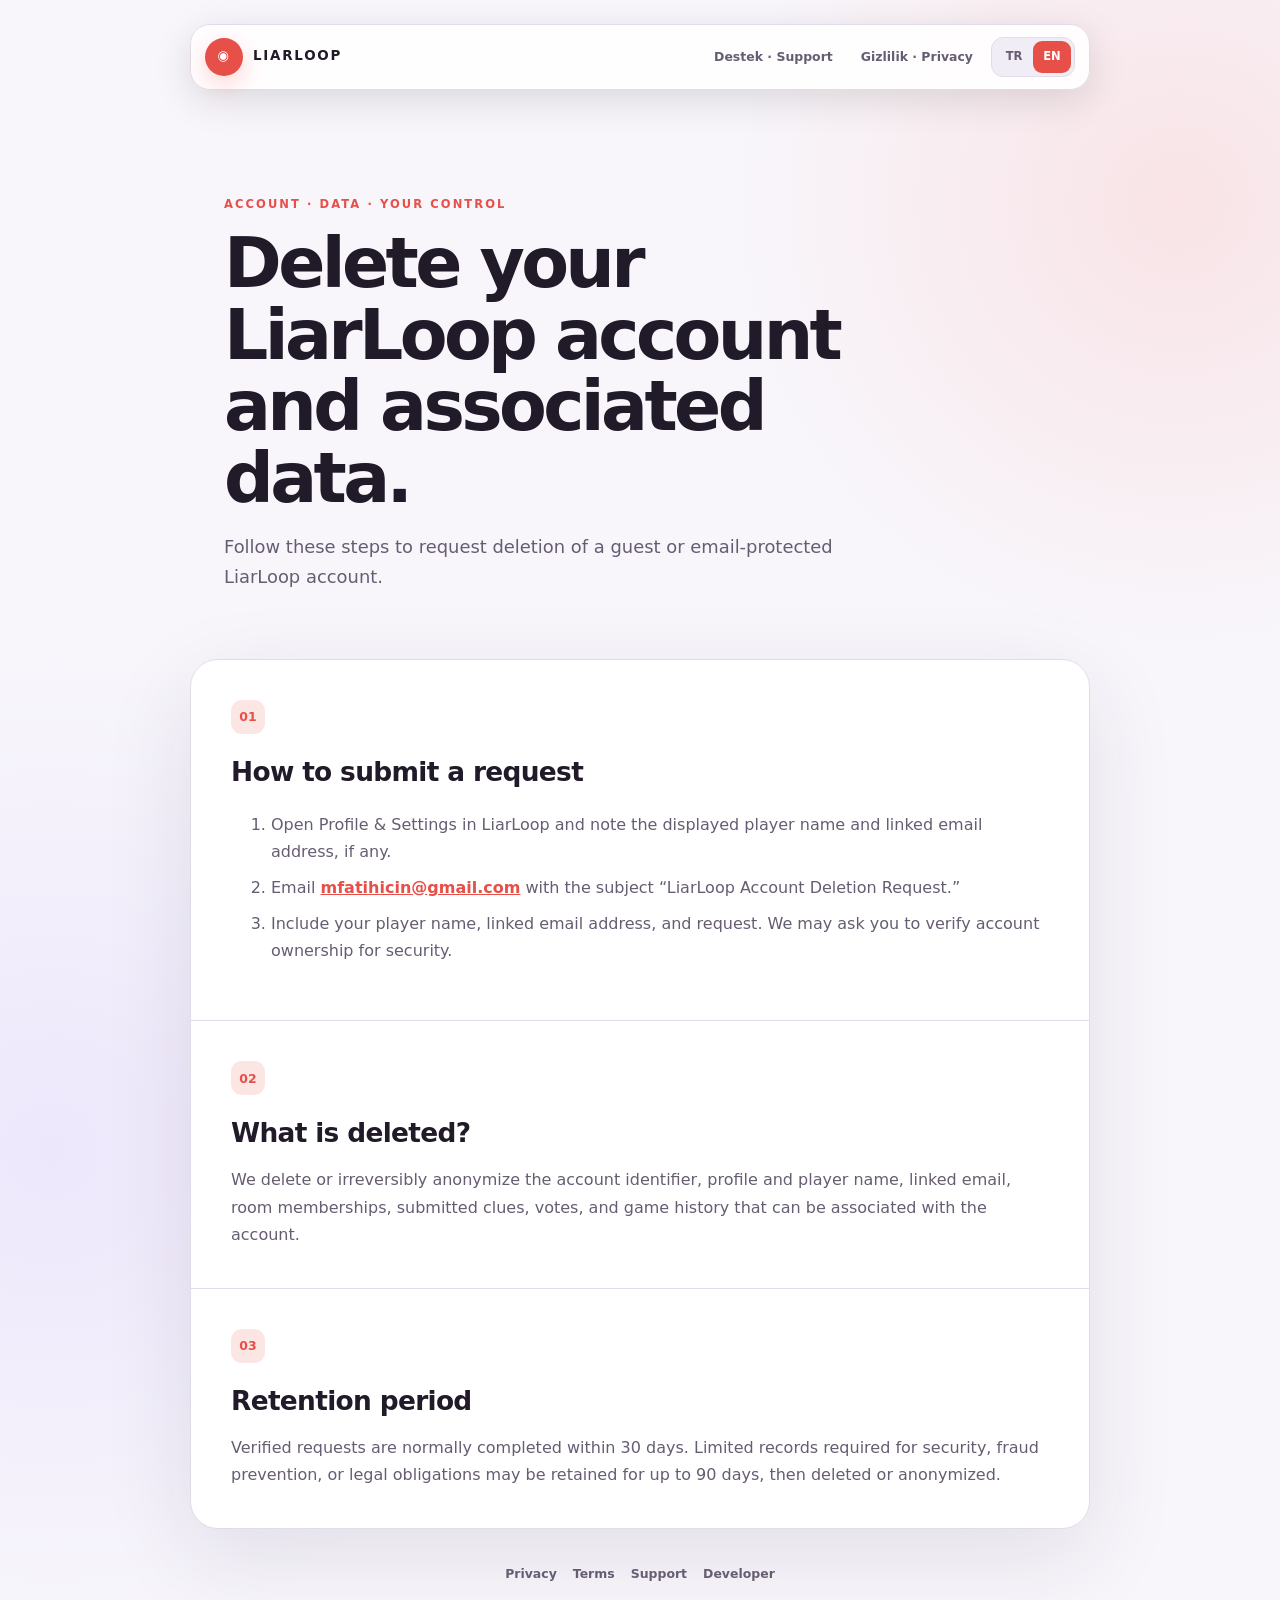
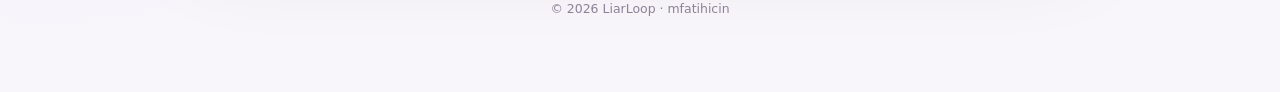
==== account-deletion.html @ c801b1f0 "Add files via upload" ====
<!DOCTYPE html>
<html lang="en">
  <head>
    <meta charset="utf-8" />
    <meta name="viewport" content="width=device-width, initial-scale=1" />
    <meta
      name="description"
      content="Request deletion of your LiarLoop account and associated data."
    />
    <meta name="theme-color" content="#0C0912" />
    <title>LiarLoop — Account Deletion</title>
    <link rel="stylesheet" href="styles.css" />
    <script src="site.js" defer></script>
  </head>
  <body
    data-language="en"
    data-title-tr="LiarLoop — Hesap Silme"
    data-title-en="LiarLoop — Account Deletion"
  >
    <main class="shell">
      <header class="topbar">
        <a class="brand" href="index.html" aria-label="LiarLoop">
          <span class="mark" aria-hidden="true">◉</span>
          LIARLOOP
        </a>
        <div class="top-actions">
          <a class="nav-link" href="support.html">Destek · Support</a>
          <a class="nav-link" href="index.html">Gizlilik · Privacy</a>
          <div class="language-switcher" aria-label="Language">
            <button class="language-button" data-language-button="tr">TR</button>
            <button class="language-button" data-language-button="en">EN</button>
          </div>
        </div>
      </header>

      <div data-language-content="tr">
        <section class="hero">
          <p class="eyebrow">HESAP · VERİLER · KONTROL SENDE</p>
          <h1>LiarLoop hesabını ve ilişkili verilerini sil.</h1>
          <p class="hero-copy">
            Misafir veya e-posta ile korunmuş LiarLoop hesabının silinmesini
            aşağıdaki adımlarla talep edebilirsin.
          </p>
        </section>
        <article class="content-card">
          <section class="section">
            <span class="section-number">01</span>
            <h2>Talep nasıl gönderilir?</h2>
            <ol>
              <li>
                LiarLoop uygulamasında Profil ve Ayarlar ekranını açıp görünen
                oyuncu adını ve varsa hesap e-posta adresini not et.
              </li>
              <li>
                <a
                  href="mailto:mfatihicin@gmail.com?subject=LiarLoop%20Hesap%20Silme%20Talebi"
                  >mfatihicin@gmail.com</a
                >
                adresine “LiarLoop Hesap Silme Talebi” konusuyla e-posta gönder.
              </li>
              <li>
                Mesajında oyuncu adını, bağlı e-posta adresini ve talebini
                belirt. Güvenlik için hesap sahipliğini doğrulamanı isteyebiliriz.
              </li>
            </ol>
          </section>
          <section class="section">
            <span class="section-number">02</span>
            <h2>Neler silinir?</h2>
            <p>
              Hesap kimliği, profil ve oyuncu adı, bağlı e-posta, oda üyelikleri,
              gönderilen ipuçları, oylar ve hesabınla ilişkilendirilebilen oyun
              geçmişi silinir veya geri döndürülemez biçimde anonimleştirilir.
            </p>
          </section>
          <section class="section">
            <span class="section-number">03</span>
            <h2>Saklama süresi</h2>
            <p>
              Doğrulanmış talepler normalde 30 gün içinde tamamlanır. Güvenlik,
              dolandırıcılık önleme veya yasal yükümlülükler için tutulması
              gereken sınırlı kayıtlar en fazla 90 gün saklanabilir; ardından
              silinir veya anonimleştirilir.
            </p>
          </section>
        </article>
      </div>

      <div data-language-content="en">
        <section class="hero">
          <p class="eyebrow">ACCOUNT · DATA · YOUR CONTROL</p>
          <h1>Delete your LiarLoop account and associated data.</h1>
          <p class="hero-copy">
            Follow these steps to request deletion of a guest or email-protected
            LiarLoop account.
          </p>
        </section>
        <article class="content-card">
          <section class="section">
            <span class="section-number">01</span>
            <h2>How to submit a request</h2>
            <ol>
              <li>
                Open Profile &amp; Settings in LiarLoop and note the displayed
                player name and linked email address, if any.
              </li>
              <li>
                Email
                <a
                  href="mailto:mfatihicin@gmail.com?subject=LiarLoop%20Account%20Deletion%20Request"
                  >mfatihicin@gmail.com</a
                >
                with the subject “LiarLoop Account Deletion Request.”
              </li>
              <li>
                Include your player name, linked email address, and request.
                We may ask you to verify account ownership for security.
              </li>
            </ol>
          </section>
          <section class="section">
            <span class="section-number">02</span>
            <h2>What is deleted?</h2>
            <p>
              We delete or irreversibly anonymize the account identifier,
              profile and player name, linked email, room memberships, submitted
              clues, votes, and game history that can be associated with the
              account.
            </p>
          </section>
          <section class="section">
            <span class="section-number">03</span>
            <h2>Retention period</h2>
            <p>
              Verified requests are normally completed within 30 days. Limited
              records required for security, fraud prevention, or legal
              obligations may be retained for up to 90 days, then deleted or
              anonymized.
            </p>
          </section>
        </article>
      </div>

      <footer class="footer">
        <div class="footer-links">
          <a href="index.html">Privacy</a>
          <a href="termsofuse.html">Terms</a>
          <a href="support.html">Support</a>
          <a href="https://mfatihicin.github.io">Developer</a>
        </div>
        © <span data-year></span> LiarLoop · mfatihicin
      </footer>
    </main>
  </body>
</html>
---- styles.css ----
:root {
  color-scheme: dark;
  --background: #0c0912;
  --surface: #191421;
  --surface-elevated: #211a2c;
  --surface-pressed: #2a2136;
  --text: #f8f5fb;
  --muted: #a79db4;
  --subtle: #766d81;
  --coral: #ff665c;
  --coral-soft: #3b2025;
  --purple: #9a7bff;
  --purple-soft: #251e42;
  --mint: #62d9b2;
  --mint-soft: #17352f;
  --yellow: #ffc85a;
  --border: #30273c;
  --border-strong: #453752;
  --shadow: 0 28px 90px rgba(0, 0, 0, 0.38);
}

@media (prefers-color-scheme: light) {
  :root {
    color-scheme: light;
    --background: #f8f6fb;
    --surface: #ffffff;
    --surface-elevated: #f1edf6;
    --surface-pressed: #e9e3f0;
    --text: #211a29;
    --muted: #675d72;
    --subtle: #8c8297;
    --coral: #e74f49;
    --coral-soft: #fce6e4;
    --purple: #7555d9;
    --purple-soft: #ece7fb;
    --mint: #168a68;
    --mint-soft: #dff5ed;
    --yellow: #a86a00;
    --border: #e2dce8;
    --border-strong: #cec4d8;
    --shadow: 0 28px 90px rgba(40, 25, 55, 0.1);
  }
}

* {
  box-sizing: border-box;
}

html {
  scroll-behavior: smooth;
  -webkit-text-size-adjust: 100%;
}

body {
  min-height: 100vh;
  margin: 0;
  background: radial-gradient(
      circle at 92% 12%,
      rgba(255, 102, 92, 0.13),
      transparent 28rem
    ),
    radial-gradient(
      circle at 4% 68%,
      rgba(154, 123, 255, 0.12),
      transparent 31rem
    ),
    var(--background);
  color: var(--text);
  font-family: Inter, ui-sans-serif, system-ui, -apple-system,
    BlinkMacSystemFont, 'Segoe UI', sans-serif;
  line-height: 1.7;
}

a {
  color: inherit;
}

.join-shell {
  display: grid;
  min-height: 100vh;
  place-items: center;
  padding: 24px;
}

.join-card {
  width: min(520px, 100%);
  padding: clamp(28px, 7vw, 48px);
  border: 1px solid var(--border);
  border-radius: 30px;
  background: var(--surface);
  box-shadow: var(--shadow);
  text-align: center;
}

.join-mark {
  display: inline-grid;
  width: 68px;
  height: 68px;
  margin-bottom: 24px;
  place-items: center;
  border-radius: 50%;
  background: var(--coral);
  color: #fff;
  font-size: 1.8rem;
  box-shadow: 0 12px 34px rgba(255, 102, 92, 0.28);
}

.join-code {
  margin: 24px 0;
  color: var(--coral);
  font-size: clamp(2rem, 10vw, 3.25rem);
  font-weight: 900;
  letter-spacing: 0.14em;
}

.join-actions {
  display: grid;
  gap: 12px;
}

.join-button {
  display: block;
  padding: 14px 18px;
  border: 1px solid var(--border);
  border-radius: 14px;
  background: var(--surface-elevated);
  font-weight: 800;
  text-decoration: none;
}

.join-button-primary {
  border-color: var(--coral);
  background: var(--coral);
  color: #fff;
}

.join-help {
  margin-top: 22px;
  color: var(--muted);
  font-size: 0.85rem;
}

.is-hidden {
  display: none;
}

.shell {
  width: min(900px, calc(100% - 32px));
  margin: 0 auto;
  padding: 24px 0 72px;
}

.topbar {
  position: sticky;
  top: 14px;
  z-index: 10;
  display: flex;
  align-items: center;
  justify-content: space-between;
  gap: 16px;
  padding: 12px 14px;
  border: 1px solid var(--border);
  border-radius: 20px;
  background: color-mix(in srgb, var(--surface) 88%, transparent);
  box-shadow: 0 10px 38px rgba(0, 0, 0, 0.12);
  backdrop-filter: blur(18px);
}

.brand {
  display: inline-flex;
  align-items: center;
  gap: 10px;
  color: var(--text);
  font-size: 0.84rem;
  font-weight: 900;
  letter-spacing: 0.13em;
  text-decoration: none;
}

.mark {
  display: inline-grid;
  width: 38px;
  height: 38px;
  place-items: center;
  border-radius: 50%;
  background: var(--coral);
  color: white;
  box-shadow: 0 8px 24px rgba(255, 102, 92, 0.28);
}

.top-actions {
  display: flex;
  align-items: center;
  gap: 8px;
}

.nav-link {
  padding: 8px 10px;
  border-radius: 11px;
  color: var(--muted);
  font-size: 0.78rem;
  font-weight: 700;
  text-decoration: none;
}

.nav-link:hover,
.nav-link:focus-visible {
  background: var(--surface-elevated);
  color: var(--text);
}

.language-switcher {
  display: flex;
  padding: 3px;
  border: 1px solid var(--border);
  border-radius: 12px;
  background: var(--surface-elevated);
}

.language-button {
  min-width: 38px;
  border: 0;
  border-radius: 9px;
  padding: 6px 8px;
  background: transparent;
  color: var(--muted);
  cursor: pointer;
  font: inherit;
  font-size: 0.72rem;
  font-weight: 800;
}

.language-button.is-selected {
  background: var(--coral);
  color: white;
}

.hero {
  padding: clamp(58px, 10vw, 105px) clamp(4px, 4vw, 34px) 48px;
}

.eyebrow {
  margin: 0 0 13px;
  color: var(--coral);
  font-size: 0.72rem;
  font-weight: 900;
  letter-spacing: 0.18em;
  text-transform: uppercase;
}

h1,
h2,
h3,
p {
  margin-top: 0;
}

h1 {
  max-width: 700px;
  margin-bottom: 18px;
  font-size: clamp(2.25rem, 7vw, 4.35rem);
  line-height: 1.03;
  letter-spacing: -0.052em;
}

.hero-copy {
  max-width: 680px;
  color: var(--muted);
  font-size: clamp(1rem, 2vw, 1.12rem);
}

.updated {
  display: inline-flex;
  align-items: center;
  gap: 8px;
  margin-top: 18px;
  padding: 8px 12px;
  border: 1px solid var(--border);
  border-radius: 999px;
  background: var(--surface);
  color: var(--subtle);
  font-size: 0.78rem;
  font-weight: 700;
}

.notice {
  display: flex;
  gap: 14px;
  padding: 20px;
  margin-bottom: 18px;
  border: 1px solid rgba(98, 217, 178, 0.34);
  border-radius: 22px;
  background: var(--mint-soft);
}

.notice-icon {
  font-size: 1.35rem;
}

.notice strong {
  display: block;
  margin-bottom: 3px;
  color: var(--mint);
}

.notice p {
  margin: 0;
  color: var(--muted);
  font-size: 0.92rem;
}

.content-card {
  overflow: hidden;
  border: 1px solid var(--border);
  border-radius: 28px;
  background: var(--surface);
  box-shadow: var(--shadow);
}

.section {
  padding: clamp(24px, 5vw, 40px);
  border-bottom: 1px solid var(--border);
}

.section:last-child {
  border-bottom: 0;
}

.section-number {
  display: grid;
  width: 34px;
  height: 34px;
  place-items: center;
  margin-bottom: 16px;
  border-radius: 11px;
  background: var(--coral-soft);
  color: var(--coral);
  font-size: 0.78rem;
  font-weight: 900;
}

h2 {
  margin-bottom: 10px;
  font-size: clamp(1.25rem, 3vw, 1.65rem);
  letter-spacing: -0.025em;
}

h3 {
  margin-bottom: 5px;
  font-size: 1rem;
}

.section p,
.section li {
  color: var(--muted);
}

.section p:last-child {
  margin-bottom: 0;
}

.section ul {
  margin: 14px 0 0;
  padding-left: 20px;
}

.section li {
  margin-bottom: 9px;
}

.section a {
  color: var(--coral);
  font-weight: 700;
}

.link-grid,
.faq-grid {
  display: grid;
  grid-template-columns: repeat(2, minmax(0, 1fr));
  gap: 14px;
}

.action-card,
.faq-card {
  display: block;
  padding: 22px;
  border: 1px solid var(--border);
  border-radius: 20px;
  background: var(--surface);
  color: var(--text);
  text-decoration: none;
  transition: transform 160ms ease, border-color 160ms ease,
    background 160ms ease;
}

.action-card:hover,
.action-card:focus-visible,
.faq-card:hover,
.faq-card:focus-visible {
  transform: translateY(-2px);
  border-color: var(--border-strong);
  background: var(--surface-elevated);
}

.action-icon {
  display: grid;
  width: 44px;
  height: 44px;
  place-items: center;
  margin-bottom: 16px;
  border-radius: 14px;
  background: var(--coral-soft);
  font-size: 1.25rem;
}

.action-card p,
.faq-card p {
  margin: 5px 0 0;
  color: var(--muted);
  font-size: 0.88rem;
}

.faq-card {
  cursor: default;
}

.footer {
  padding: 34px 4px 0;
  color: var(--subtle);
  font-size: 0.78rem;
  text-align: center;
}

.footer-links {
  display: flex;
  flex-wrap: wrap;
  justify-content: center;
  gap: 16px;
  margin-bottom: 14px;
}

.footer a {
  color: var(--muted);
  font-weight: 700;
  text-decoration: none;
}

[data-language-content] {
  display: none;
}

body[data-language='tr'] [data-language-content='tr'],
body[data-language='en'] [data-language-content='en'] {
  display: block;
}

@media (max-width: 680px) {
  .shell {
    width: min(100% - 22px, 900px);
    padding-top: 11px;
  }

  .topbar {
    top: 8px;
    padding: 9px 10px;
    border-radius: 17px;
  }

  .brand {
    font-size: 0.72rem;
  }

  .mark {
    width: 34px;
    height: 34px;
  }

  .nav-link {
    display: none;
  }

  .hero {
    padding: 54px 5px 34px;
  }

  .content-card {
    border-radius: 22px;
  }

  .link-grid,
  .faq-grid {
    grid-template-columns: 1fr;
  }
}

@media (prefers-reduced-motion: reduce) {
  *,
  *::before,
  *::after {
    scroll-behavior: auto !important;
    transition: none !important;
  }
}
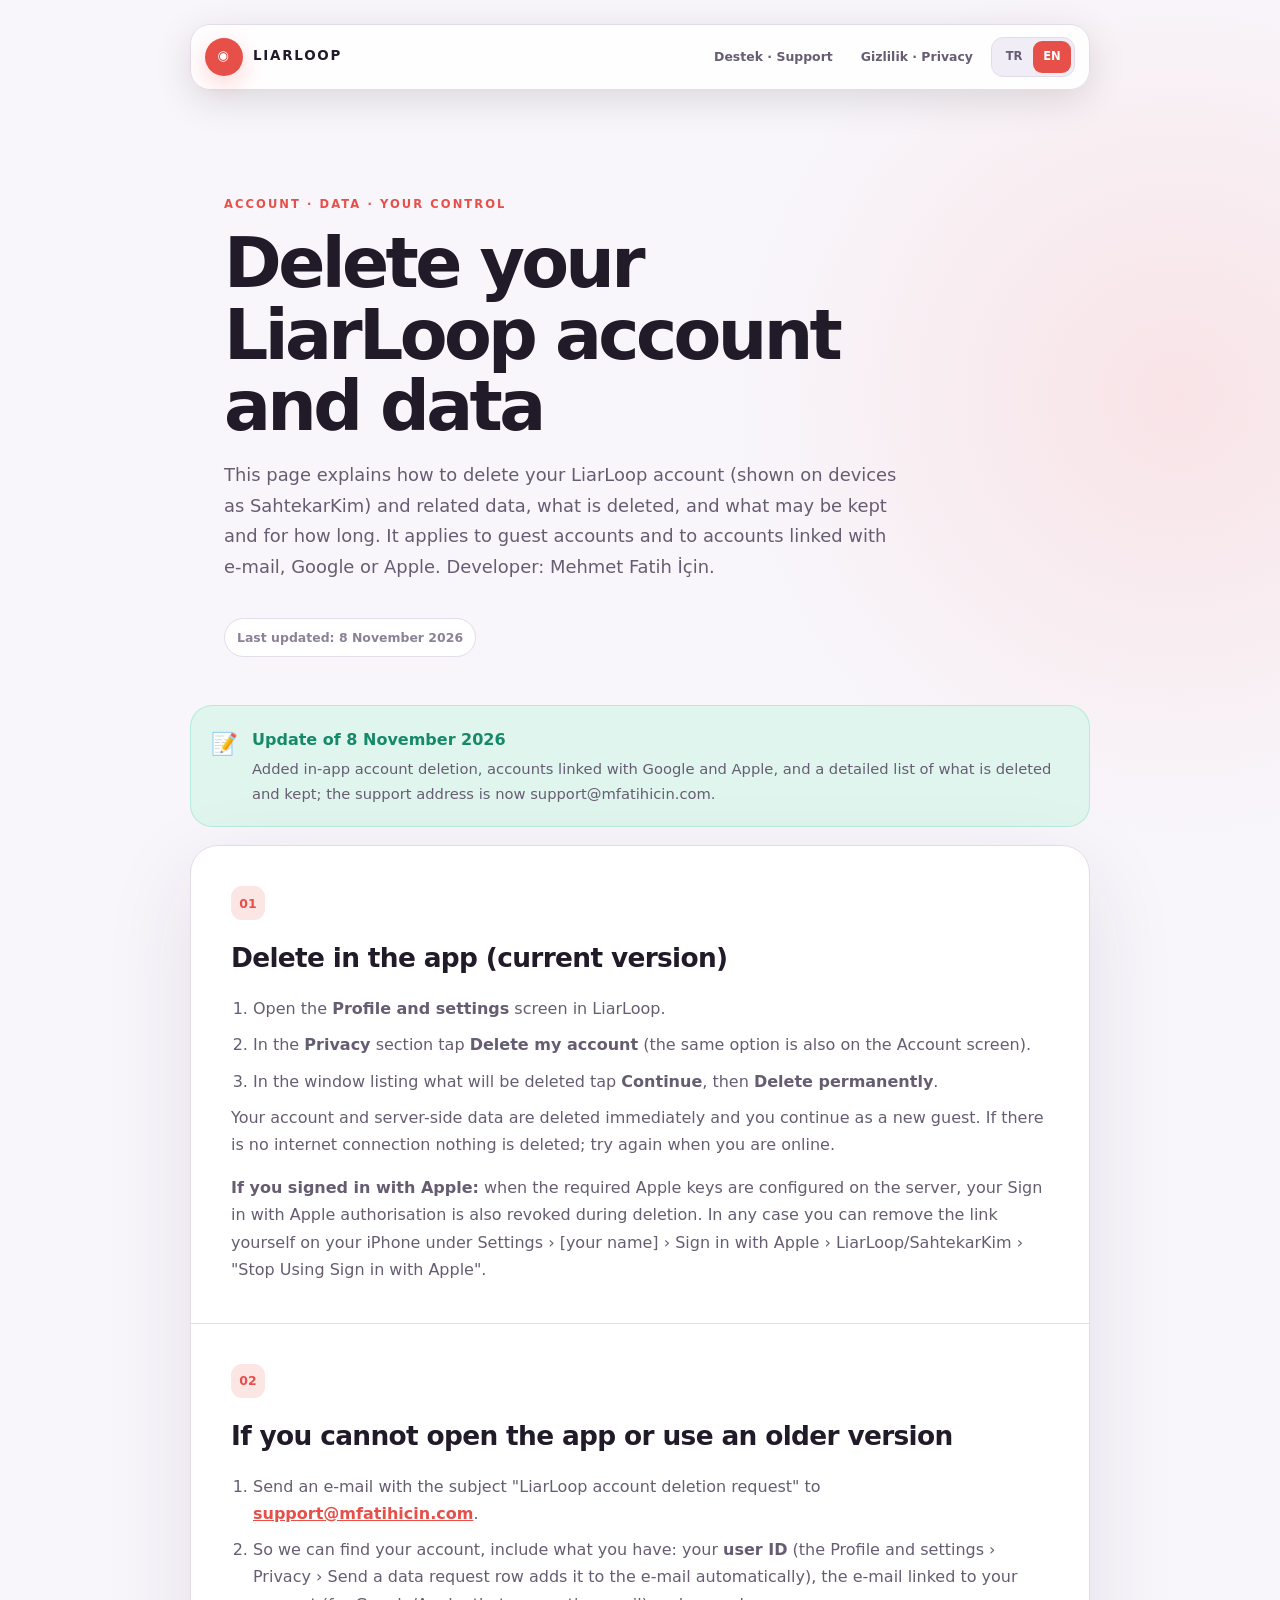
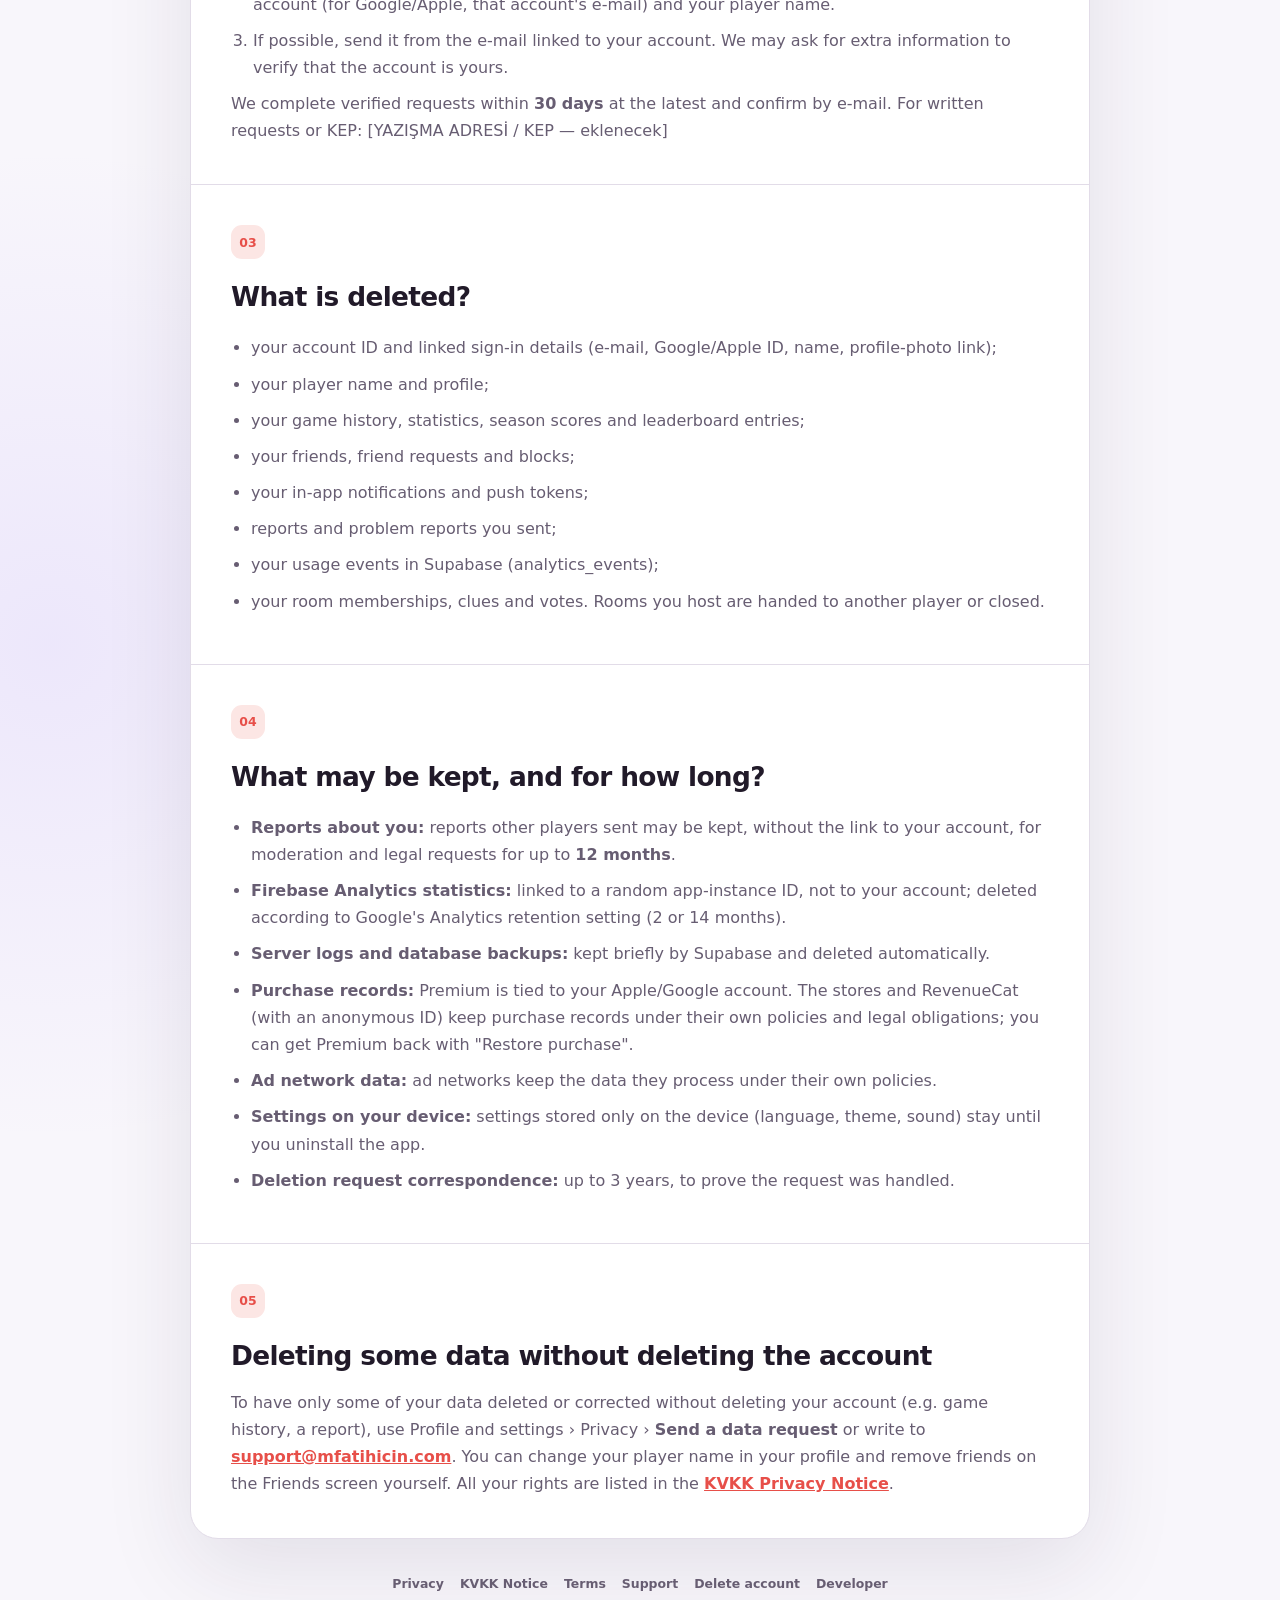
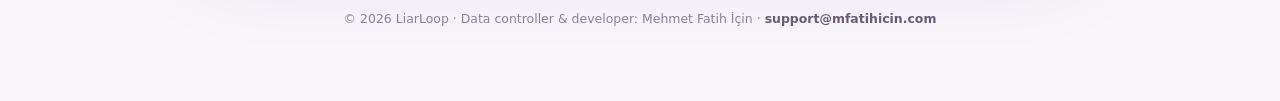
==== commit 9da3cb53: "Legal texts 8 Nov 2026: KVKK notice, privacy, terms, deletion (TR/EN) - index.html: full privacy pol" ====
--- a/account-deletion.html
+++ b/account-deletion.html
@@ -5,7 +5,7 @@
     <meta name="viewport" content="width=device-width, initial-scale=1" />
     <meta
       name="description"
-      content="Request deletion of your LiarLoop account and associated data."
+      content="LiarLoop hesabını ve verilerini silme / delete your LiarLoop account and data."
     />
     <meta name="theme-color" content="#0C0912" />
     <title>LiarLoop — Account Deletion</title>
@@ -27,8 +27,12 @@
           <a class="nav-link" href="support.html">Destek · Support</a>
           <a class="nav-link" href="index.html">Gizlilik · Privacy</a>
           <div class="language-switcher" aria-label="Language">
-            <button class="language-button" data-language-button="tr">TR</button>
-            <button class="language-button" data-language-button="en">EN</button>
+            <button class="language-button" data-language-button="tr">
+              TR
+            </button>
+            <button class="language-button" data-language-button="en">
+              EN
+            </button>
           </div>
         </div>
       </header>
@@ -36,52 +40,74 @@
       <div data-language-content="tr">
         <section class="hero">
           <p class="eyebrow">HESAP · VERİLER · KONTROL SENDE</p>
-          <h1>LiarLoop hesabını ve ilişkili verilerini sil.</h1>
+          <h1>LiarLoop hesabını ve verilerini sil</h1>
           <p class="hero-copy">
-            Misafir veya e-posta ile korunmuş LiarLoop hesabının silinmesini
-            aşağıdaki adımlarla talep edebilirsin.
+            Bu sayfa, LiarLoop (cihazdaki adı: SahtekarKim) hesabını ve ilişkili verilerini nasıl silebileceğini, neyin silindiğini ve neyin ne kadar saklanabileceğini anlatır. Misafir, e-posta, Google ve Apple ile bağlanmış hesapların hepsi için geçerlidir. Geliştirici: Mehmet Fatih İçin.
           </p>
+          <span class="updated">Son güncelleme: 8 Kasım 2026</span>
         </section>
+        <div class="notice">
+          <span class="notice-icon" aria-hidden="true">📝</span>
+          <div>
+            <strong>8 Kasım 2026 güncellemesi</strong>
+            <p>
+              Uygulama içi hesap silme, Google ve Apple ile bağlanmış hesaplar, silinen ve saklanan verilerin ayrıntılı listesi eklendi; destek adresi support@mfatihicin.com oldu.
+            </p>
+          </div>
+        </div>
         <article class="content-card">
           <section class="section">
             <span class="section-number">01</span>
-            <h2>Talep nasıl gönderilir?</h2>
-            <ol>
-              <li>
-                LiarLoop uygulamasında Profil ve Ayarlar ekranını açıp görünen
-                oyuncu adını ve varsa hesap e-posta adresini not et.
-              </li>
-              <li>
-                <a
-                  href="mailto:mfatihicin@gmail.com?subject=LiarLoop%20Hesap%20Silme%20Talebi"
-                  >mfatihicin@gmail.com</a
-                >
-                adresine “LiarLoop Hesap Silme Talebi” konusuyla e-posta gönder.
-              </li>
-              <li>
-                Mesajında oyuncu adını, bağlı e-posta adresini ve talebini
-                belirt. Güvenlik için hesap sahipliğini doğrulamanı isteyebiliriz.
-              </li>
-            </ol>
+            <h2>Uygulama içinden sil (güncel sürüm)</h2>
+<ol>
+              <li>LiarLoop'ta <strong>Profil ve ayarlar</strong> ekranını aç.</li>
+              <li><strong>Gizlilik</strong> bölümünde <strong>Hesabımı sil</strong>'e dokun (aynı seçenek Hesap ekranında da vardır).</li>
+              <li>Silinecekleri gösteren pencerede <strong>Devam et</strong>, ardından <strong>Kalıcı olarak sil</strong>'e dokun.</li>
+            </ol>
+            <p>Hesabın ve sunucudaki verilerin hemen silinir; uygulamayı yeni bir misafir olarak kullanmaya devam edersin. İnternet bağlantısı yoksa hiçbir şey silinmez; bağlanınca tekrar dene.</p>
+            <p><strong>Apple ile giriş yaptıysan:</strong> Silme sırasında, sunucuda gerekli Apple anahtarları tanımlı olduğunda Apple'daki giriş yetkisi de iptal edilir. Her durumda iPhone'unda Ayarlar › [adın] › Apple ile Giriş Yap › LiarLoop/SahtekarKim › "Apple ile Giriş Yap'ı Kullanmayı Durdur" ile bağlantıyı kendin de kaldırabilirsin.</p>
           </section>
           <section class="section">
             <span class="section-number">02</span>
+            <h2>Uygulamaya erişemiyorsan veya eski bir sürüm kullanıyorsan</h2>
+<ol>
+              <li><a href="mailto:support@mfatihicin.com?subject=LiarLoop%20hesap%20silme%20talebi">support@mfatihicin.com</a> adresine "LiarLoop hesap silme talebi" konulu bir e-posta gönder.</li>
+              <li>Hesabını bulabilmemiz için şunlardan elindekileri yaz: <strong>kullanıcı kimliğin</strong> (uygulamada Profil ve ayarlar › Gizlilik › Veri talebi gönder satırı bunu e-postaya otomatik ekler), hesabına bağlı e-posta adresi (Google/Apple ile bağladıysan o hesabın e-postası) ve oyuncu adın.</li>
+              <li>Mümkünse e-postayı hesabına bağlı adresten gönder. Hesap sahipliğini doğrulamak için ek bilgi isteyebiliriz.</li>
+            </ol>
+            <p>Doğrulanan talepleri en geç <strong>30 gün</strong> içinde tamamlar ve sana e-postayla bildiririz. Yazılı başvuru veya KEP için: [YAZIŞMA ADRESİ / KEP — eklenecek]</p>
+          </section>
+          <section class="section">
+            <span class="section-number">03</span>
             <h2>Neler silinir?</h2>
-            <p>
-              Hesap kimliği, profil ve oyuncu adı, bağlı e-posta, oda üyelikleri,
-              gönderilen ipuçları, oylar ve hesabınla ilişkilendirilebilen oyun
-              geçmişi silinir veya geri döndürülemez biçimde anonimleştirilir.
-            </p>
-          </section>
-          <section class="section">
-            <span class="section-number">03</span>
-            <h2>Saklama süresi</h2>
-            <p>
-              Doğrulanmış talepler normalde 30 gün içinde tamamlanır. Güvenlik,
-              dolandırıcılık önleme veya yasal yükümlülükler için tutulması
-              gereken sınırlı kayıtlar en fazla 90 gün saklanabilir; ardından
-              silinir veya anonimleştirilir.
-            </p>
+<ul>
+              <li>hesap kimliğin ve bağlı giriş bilgilerin (e-posta, Google/Apple kimliği, ad, profil fotoğrafı bağlantısı);</li>
+              <li>oyuncu adın ve profilin;</li>
+              <li>oyun geçmişin, istatistiklerin, sezon puanların ve sıralama kayıtların;</li>
+              <li>arkadaşların, arkadaşlık isteklerin ve engellemelerin;</li>
+              <li>uygulama içi bildirimlerin ve bildirim jetonların;</li>
+              <li>gönderdiğin şikâyet ve sorun bildirimleri;</li>
+              <li>Supabase'teki kullanım olayların (analytics_events);</li>
+              <li>oda üyeliklerin, ipuçların ve oyların. Kurduğun odalar başka bir oyuncuya devredilir ya da kapatılır.</li>
+            </ul>
+          </section>
+          <section class="section">
+            <span class="section-number">04</span>
+            <h2>Neler saklanabilir ve ne kadar?</h2>
+<ul>
+              <li><strong>Senin hakkında yapılmış şikâyetler:</strong> başka oyuncuların gönderdiği şikâyetler, seninle bağı kaldırılarak moderasyon ve hukuki talepler için en fazla <strong>12 ay</strong> saklanabilir.</li>
+              <li><strong>Firebase Analytics istatistikleri:</strong> hesabınla değil rastgele bir uygulama kurulum kimliğiyle ilişkilidir; Google'ın Analytics saklama ayarına göre (2 veya 14 ay) silinir.</li>
+              <li><strong>Sunucu günlükleri ve veritabanı yedekleri:</strong> Supabase tarafından kısa süreli tutulur ve kendiliğinden silinir.</li>
+              <li><strong>Satın alma kayıtları:</strong> Premium, Apple/Google hesabına bağlıdır. Mağazalar ve RevenueCat (anonim kimlikle) satın alma kayıtlarını kendi politikaları ve yasal yükümlülükleri gereği saklar; Premium'u "Satın alımı geri yükle" ile geri alabilirsin.</li>
+              <li><strong>Reklam ağlarının verileri:</strong> reklam ağları kendi işledikleri verileri kendi politikalarına göre saklar.</li>
+              <li><strong>Cihazındaki ayarlar:</strong> dil, tema ve ses gibi yalnızca cihazda tutulan ayarlar, uygulamayı silene kadar cihazında kalır.</li>
+              <li><strong>Silme talebi yazışmaları:</strong> talebin yerine getirildiğini ispat etmek için en fazla 3 yıl.</li>
+            </ul>
+          </section>
+          <section class="section">
+            <span class="section-number">05</span>
+            <h2>Hesabı silmeden bazı verileri silmek</h2>
+<p>Hesabını silmeden yalnızca bazı verilerinin silinmesini veya düzeltilmesini istiyorsan (ör. oyun geçmişi, şikâyet), Profil ve ayarlar › Gizlilik › <strong>Veri talebi gönder</strong> ile ya da <a href="mailto:support@mfatihicin.com?subject=LiarLoop%20veri%20talebi">support@mfatihicin.com</a> adresine yazarak talep edebilirsin. Oyuncu adını profilinden kendin değiştirebilir, arkadaşlarını Arkadaşlar ekranından kaldırabilirsin. Haklarının tamamı <a href="kvkk.html">KVKK Aydınlatma Metni</a>'nde.</p>
           </section>
         </article>
       </div>
@@ -89,66 +115,89 @@
       <div data-language-content="en">
         <section class="hero">
           <p class="eyebrow">ACCOUNT · DATA · YOUR CONTROL</p>
-          <h1>Delete your LiarLoop account and associated data.</h1>
+          <h1>Delete your LiarLoop account and data</h1>
           <p class="hero-copy">
-            Follow these steps to request deletion of a guest or email-protected
-            LiarLoop account.
+            This page explains how to delete your LiarLoop account (shown on devices as SahtekarKim) and related data, what is deleted, and what may be kept and for how long. It applies to guest accounts and to accounts linked with e-mail, Google or Apple. Developer: Mehmet Fatih İçin.
           </p>
+          <span class="updated">Last updated: 8 November 2026</span>
         </section>
+        <div class="notice">
+          <span class="notice-icon" aria-hidden="true">📝</span>
+          <div>
+            <strong>Update of 8 November 2026</strong>
+            <p>
+              Added in-app account deletion, accounts linked with Google and Apple, and a detailed list of what is deleted and kept; the support address is now support@mfatihicin.com.
+            </p>
+          </div>
+        </div>
         <article class="content-card">
           <section class="section">
             <span class="section-number">01</span>
-            <h2>How to submit a request</h2>
-            <ol>
-              <li>
-                Open Profile &amp; Settings in LiarLoop and note the displayed
-                player name and linked email address, if any.
-              </li>
-              <li>
-                Email
-                <a
-                  href="mailto:mfatihicin@gmail.com?subject=LiarLoop%20Account%20Deletion%20Request"
-                  >mfatihicin@gmail.com</a
-                >
-                with the subject “LiarLoop Account Deletion Request.”
-              </li>
-              <li>
-                Include your player name, linked email address, and request.
-                We may ask you to verify account ownership for security.
-              </li>
-            </ol>
+            <h2>Delete in the app (current version)</h2>
+<ol>
+              <li>Open the <strong>Profile and settings</strong> screen in LiarLoop.</li>
+              <li>In the <strong>Privacy</strong> section tap <strong>Delete my account</strong> (the same option is also on the Account screen).</li>
+              <li>In the window listing what will be deleted tap <strong>Continue</strong>, then <strong>Delete permanently</strong>.</li>
+            </ol>
+            <p>Your account and server-side data are deleted immediately and you continue as a new guest. If there is no internet connection nothing is deleted; try again when you are online.</p>
+            <p><strong>If you signed in with Apple:</strong> when the required Apple keys are configured on the server, your Sign in with Apple authorisation is also revoked during deletion. In any case you can remove the link yourself on your iPhone under Settings › [your name] › Sign in with Apple › LiarLoop/SahtekarKim › "Stop Using Sign in with Apple".</p>
           </section>
           <section class="section">
             <span class="section-number">02</span>
+            <h2>If you cannot open the app or use an older version</h2>
+<ol>
+              <li>Send an e-mail with the subject "LiarLoop account deletion request" to <a href="mailto:support@mfatihicin.com?subject=LiarLoop%20account%20deletion%20request">support@mfatihicin.com</a>.</li>
+              <li>So we can find your account, include what you have: your <strong>user ID</strong> (the Profile and settings › Privacy › Send a data request row adds it to the e-mail automatically), the e-mail linked to your account (for Google/Apple, that account's e-mail) and your player name.</li>
+              <li>If possible, send it from the e-mail linked to your account. We may ask for extra information to verify that the account is yours.</li>
+            </ol>
+            <p>We complete verified requests within <strong>30 days</strong> at the latest and confirm by e-mail. For written requests or KEP: [YAZIŞMA ADRESİ / KEP — eklenecek]</p>
+          </section>
+          <section class="section">
+            <span class="section-number">03</span>
             <h2>What is deleted?</h2>
-            <p>
-              We delete or irreversibly anonymize the account identifier,
-              profile and player name, linked email, room memberships, submitted
-              clues, votes, and game history that can be associated with the
-              account.
-            </p>
-          </section>
-          <section class="section">
-            <span class="section-number">03</span>
-            <h2>Retention period</h2>
-            <p>
-              Verified requests are normally completed within 30 days. Limited
-              records required for security, fraud prevention, or legal
-              obligations may be retained for up to 90 days, then deleted or
-              anonymized.
-            </p>
+<ul>
+              <li>your account ID and linked sign-in details (e-mail, Google/Apple ID, name, profile-photo link);</li>
+              <li>your player name and profile;</li>
+              <li>your game history, statistics, season scores and leaderboard entries;</li>
+              <li>your friends, friend requests and blocks;</li>
+              <li>your in-app notifications and push tokens;</li>
+              <li>reports and problem reports you sent;</li>
+              <li>your usage events in Supabase (analytics_events);</li>
+              <li>your room memberships, clues and votes. Rooms you host are handed to another player or closed.</li>
+            </ul>
+          </section>
+          <section class="section">
+            <span class="section-number">04</span>
+            <h2>What may be kept, and for how long?</h2>
+<ul>
+              <li><strong>Reports about you:</strong> reports other players sent may be kept, without the link to your account, for moderation and legal requests for up to <strong>12 months</strong>.</li>
+              <li><strong>Firebase Analytics statistics:</strong> linked to a random app-instance ID, not to your account; deleted according to Google's Analytics retention setting (2 or 14 months).</li>
+              <li><strong>Server logs and database backups:</strong> kept briefly by Supabase and deleted automatically.</li>
+              <li><strong>Purchase records:</strong> Premium is tied to your Apple/Google account. The stores and RevenueCat (with an anonymous ID) keep purchase records under their own policies and legal obligations; you can get Premium back with "Restore purchase".</li>
+              <li><strong>Ad network data:</strong> ad networks keep the data they process under their own policies.</li>
+              <li><strong>Settings on your device:</strong> settings stored only on the device (language, theme, sound) stay until you uninstall the app.</li>
+              <li><strong>Deletion request correspondence:</strong> up to 3 years, to prove the request was handled.</li>
+            </ul>
+          </section>
+          <section class="section">
+            <span class="section-number">05</span>
+            <h2>Deleting some data without deleting the account</h2>
+<p>To have only some of your data deleted or corrected without deleting your account (e.g. game history, a report), use Profile and settings › Privacy › <strong>Send a data request</strong> or write to <a href="mailto:support@mfatihicin.com?subject=LiarLoop%20data%20request">support@mfatihicin.com</a>. You can change your player name in your profile and remove friends on the Friends screen yourself. All your rights are listed in the <a href="kvkk.html">KVKK Privacy Notice</a>.</p>
           </section>
         </article>
       </div>
 
       <footer class="footer">
         <div class="footer-links">
-          <a href="index.html">Privacy</a>
-          <a href="termsofuse.html">Terms</a>
-          <a href="support.html">Support</a>
-          <a href="https://mfatihicin.github.io">Developer</a>
-        </div>
-        © <span data-year></span> LiarLoop · mfatihicin
+          <a href="index.html"><span data-language-content="tr">Gizlilik</span><span data-language-content="en">Privacy</span></a>
+          <a href="kvkk.html"><span data-language-content="tr">KVKK Aydınlatma Metni</span><span data-language-content="en">KVKK Notice</span></a>
+          <a href="termsofuse.html"><span data-language-content="tr">Kullanım Koşulları</span><span data-language-content="en">Terms</span></a>
+          <a href="support.html"><span data-language-content="tr">Destek</span><span data-language-content="en">Support</span></a>
+          <a href="account-deletion.html"><span data-language-content="tr">Hesap silme</span><span data-language-content="en">Delete account</span></a>
+          <a href="https://mfatihicin.com"><span data-language-content="tr">Geliştirici</span><span data-language-content="en">Developer</span></a>
+        </div>
+        <p data-language-content="tr">© <span data-year></span> LiarLoop · Veri sorumlusu ve geliştirici: Mehmet Fatih İçin · <a href="mailto:support@mfatihicin.com">support@mfatihicin.com</a></p>
+        <p data-language-content="en">© <span data-year></span> LiarLoop · Data controller &amp; developer: Mehmet Fatih İçin · <a href="mailto:support@mfatihicin.com">support@mfatihicin.com</a></p>
       </footer>
     </main>
   </body>
--- a/styles.css
+++ b/styles.css
@@ -501,3 +501,24 @@
     transition: none !important;
   }
 }
+
+/* legal pages 2026-11 */
+.section ol {
+  margin: 14px 0 0;
+  padding-left: 22px;
+}
+
+.section ol li {
+  margin-bottom: 9px;
+  color: var(--muted);
+}
+
+.footer p {
+  margin: 10px 0 0;
+}
+
+.hero-copy a,
+.notice p a {
+  color: var(--coral);
+  font-weight: 700;
+}
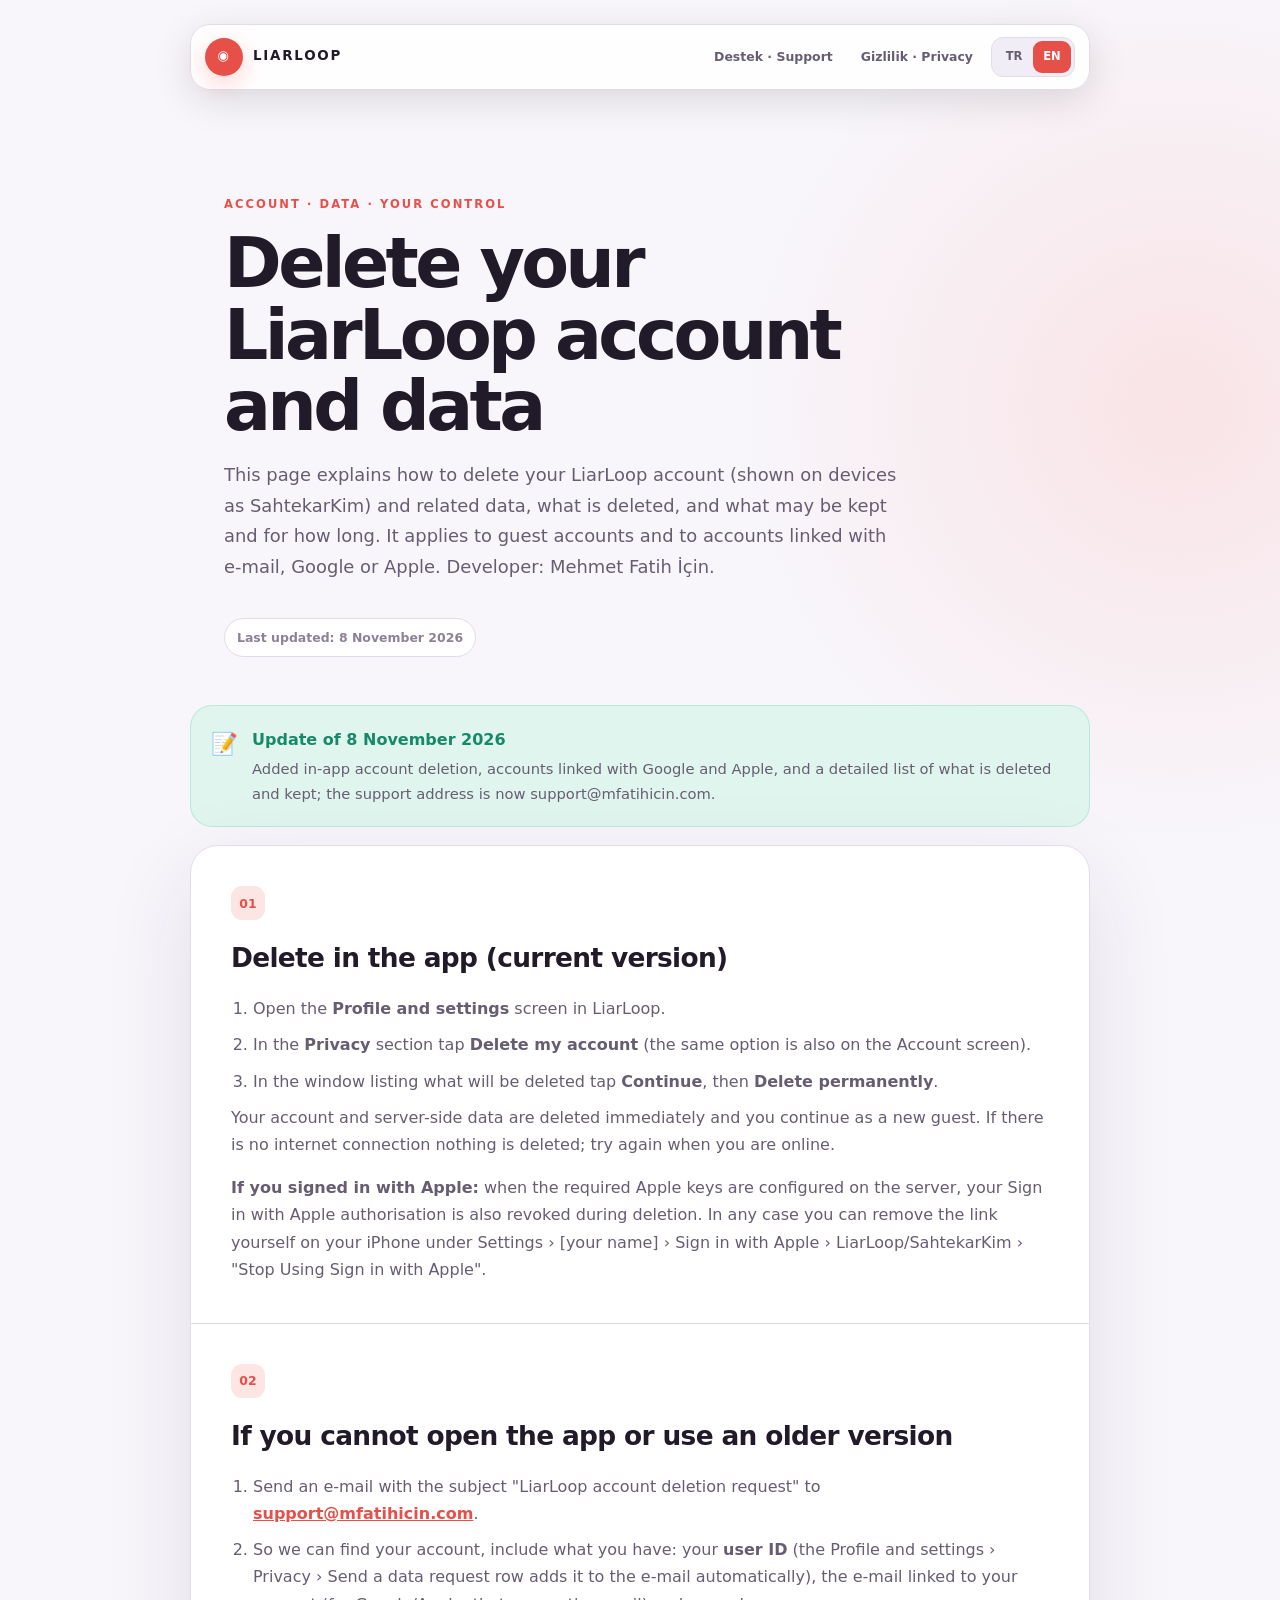
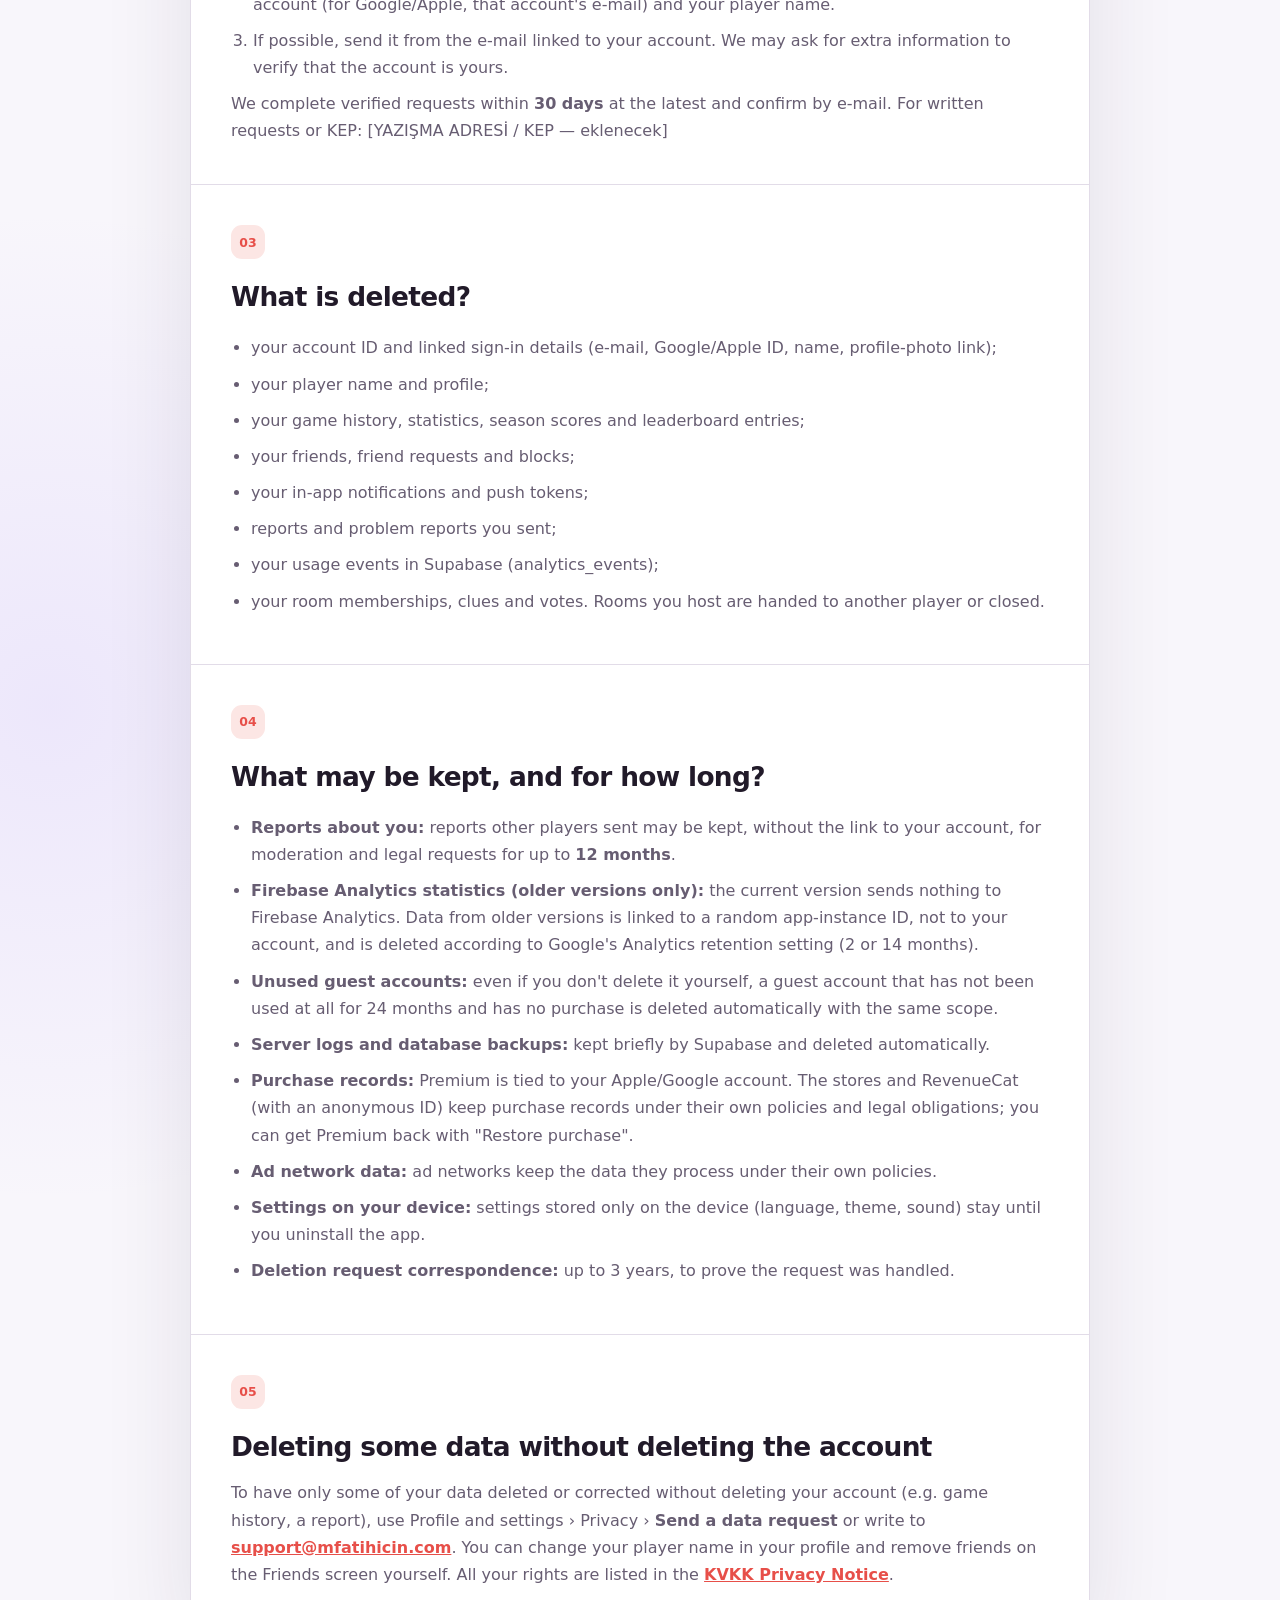
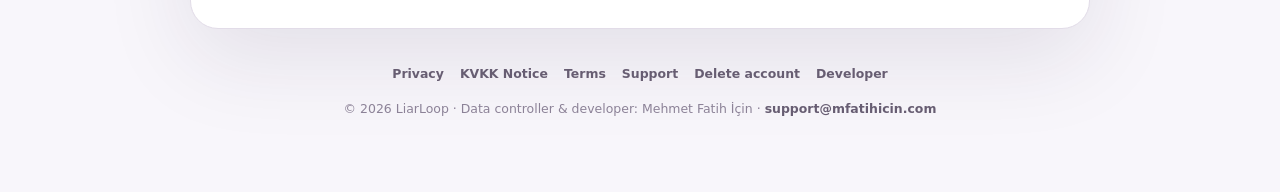
==== commit dbf770e9: "LiarLoop texts: consent screen, Premium without ad SDK, no Firebase Analytics, guest purge Describe " ====
--- a/account-deletion.html
+++ b/account-deletion.html
@@ -96,7 +96,8 @@
             <h2>Neler saklanabilir ve ne kadar?</h2>
 <ul>
               <li><strong>Senin hakkında yapılmış şikâyetler:</strong> başka oyuncuların gönderdiği şikâyetler, seninle bağı kaldırılarak moderasyon ve hukuki talepler için en fazla <strong>12 ay</strong> saklanabilir.</li>
-              <li><strong>Firebase Analytics istatistikleri:</strong> hesabınla değil rastgele bir uygulama kurulum kimliğiyle ilişkilidir; Google'ın Analytics saklama ayarına göre (2 veya 14 ay) silinir.</li>
+              <li><strong>Firebase Analytics istatistikleri (yalnız eski sürümlerden):</strong> güncel sürüm Firebase Analytics'e veri göndermez. Eski sürümlerden gelmiş veriler hesabınla değil rastgele bir uygulama kurulum kimliğiyle ilişkilidir; Google'ın Analytics saklama ayarına göre (2 veya 14 ay) silinir.</li>
+              <li><strong>Kullanılmayan misafir hesaplar:</strong> kendin silmesen de, 24 ay boyunca hiç kullanılmayan ve satın alma yapılmamış misafir hesaplar aynı kapsamda otomatik silinir.</li>
               <li><strong>Sunucu günlükleri ve veritabanı yedekleri:</strong> Supabase tarafından kısa süreli tutulur ve kendiliğinden silinir.</li>
               <li><strong>Satın alma kayıtları:</strong> Premium, Apple/Google hesabına bağlıdır. Mağazalar ve RevenueCat (anonim kimlikle) satın alma kayıtlarını kendi politikaları ve yasal yükümlülükleri gereği saklar; Premium'u "Satın alımı geri yükle" ile geri alabilirsin.</li>
               <li><strong>Reklam ağlarının verileri:</strong> reklam ağları kendi işledikleri verileri kendi politikalarına göre saklar.</li>
@@ -171,7 +172,8 @@
             <h2>What may be kept, and for how long?</h2>
 <ul>
               <li><strong>Reports about you:</strong> reports other players sent may be kept, without the link to your account, for moderation and legal requests for up to <strong>12 months</strong>.</li>
-              <li><strong>Firebase Analytics statistics:</strong> linked to a random app-instance ID, not to your account; deleted according to Google's Analytics retention setting (2 or 14 months).</li>
+              <li><strong>Firebase Analytics statistics (older versions only):</strong> the current version sends nothing to Firebase Analytics. Data from older versions is linked to a random app-instance ID, not to your account, and is deleted according to Google's Analytics retention setting (2 or 14 months).</li>
+              <li><strong>Unused guest accounts:</strong> even if you don't delete it yourself, a guest account that has not been used at all for 24 months and has no purchase is deleted automatically with the same scope.</li>
               <li><strong>Server logs and database backups:</strong> kept briefly by Supabase and deleted automatically.</li>
               <li><strong>Purchase records:</strong> Premium is tied to your Apple/Google account. The stores and RevenueCat (with an anonymous ID) keep purchase records under their own policies and legal obligations; you can get Premium back with "Restore purchase".</li>
               <li><strong>Ad network data:</strong> ad networks keep the data they process under their own policies.</li>
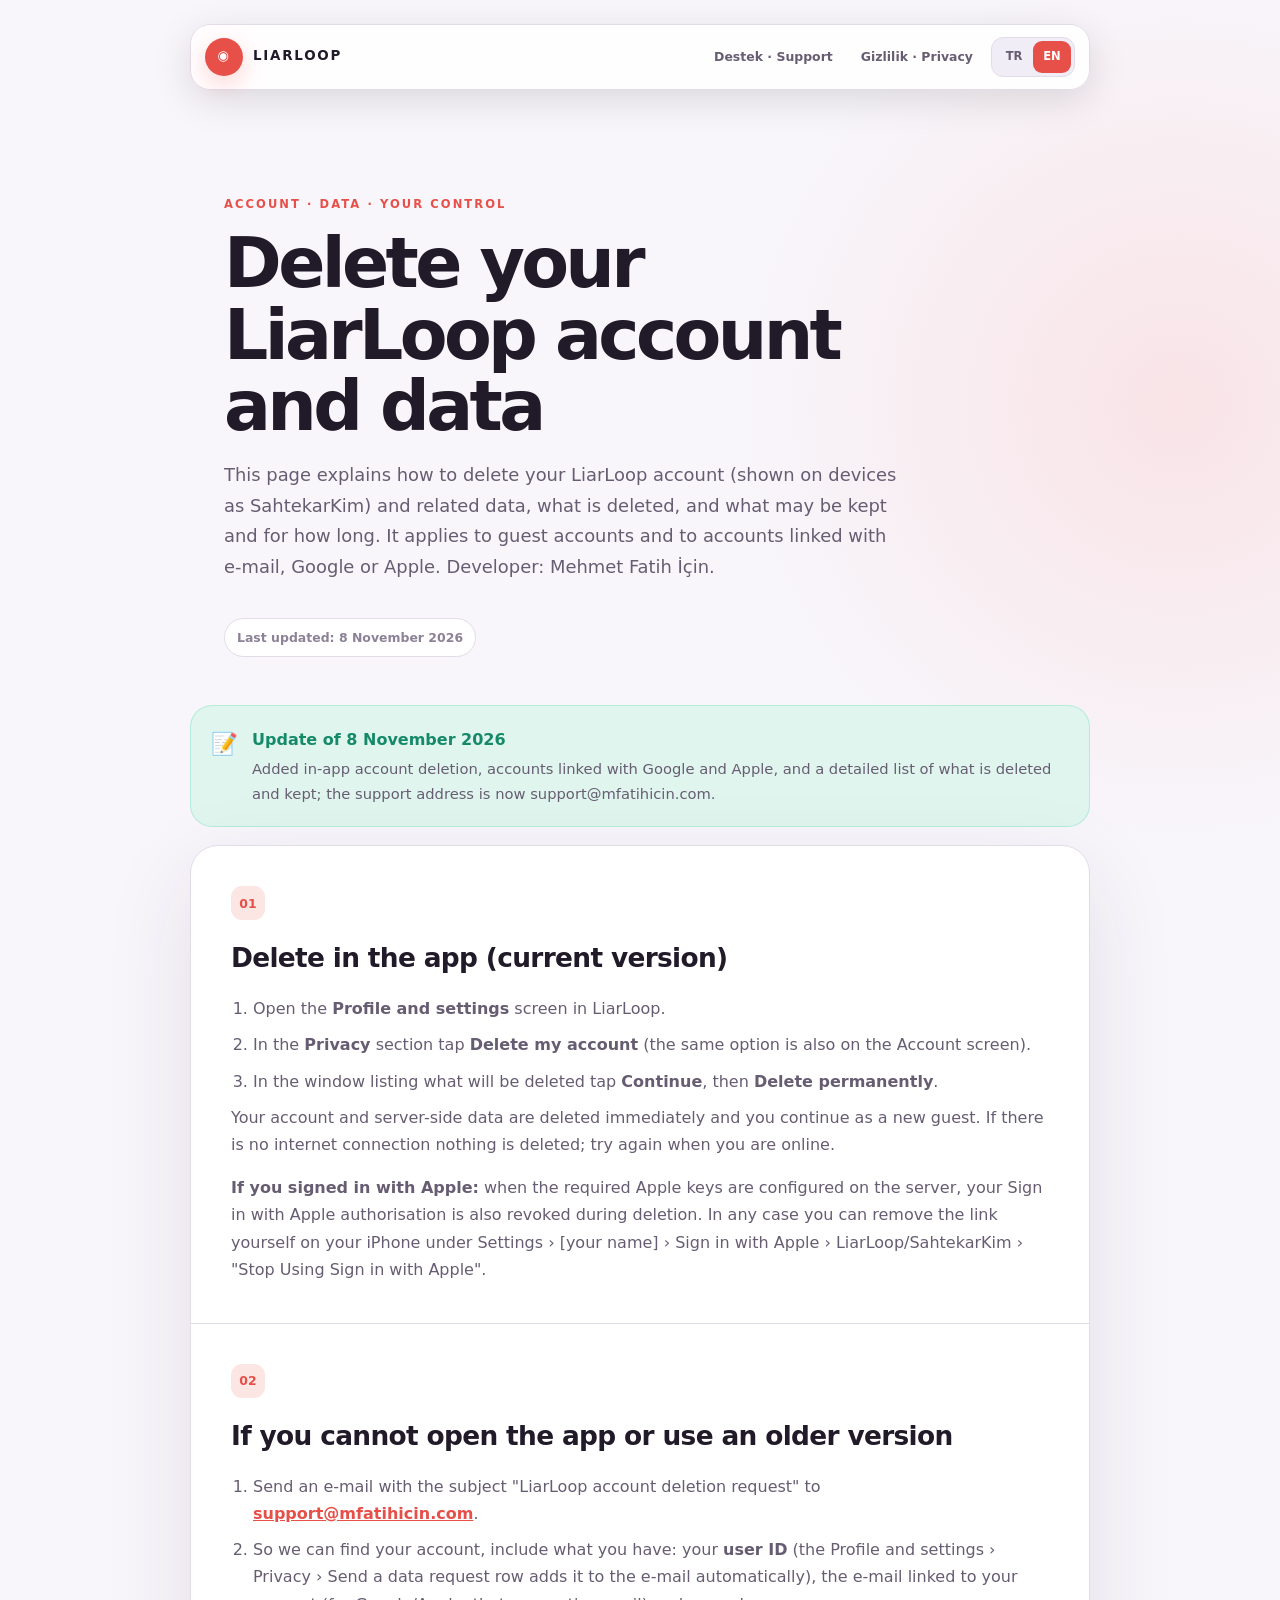
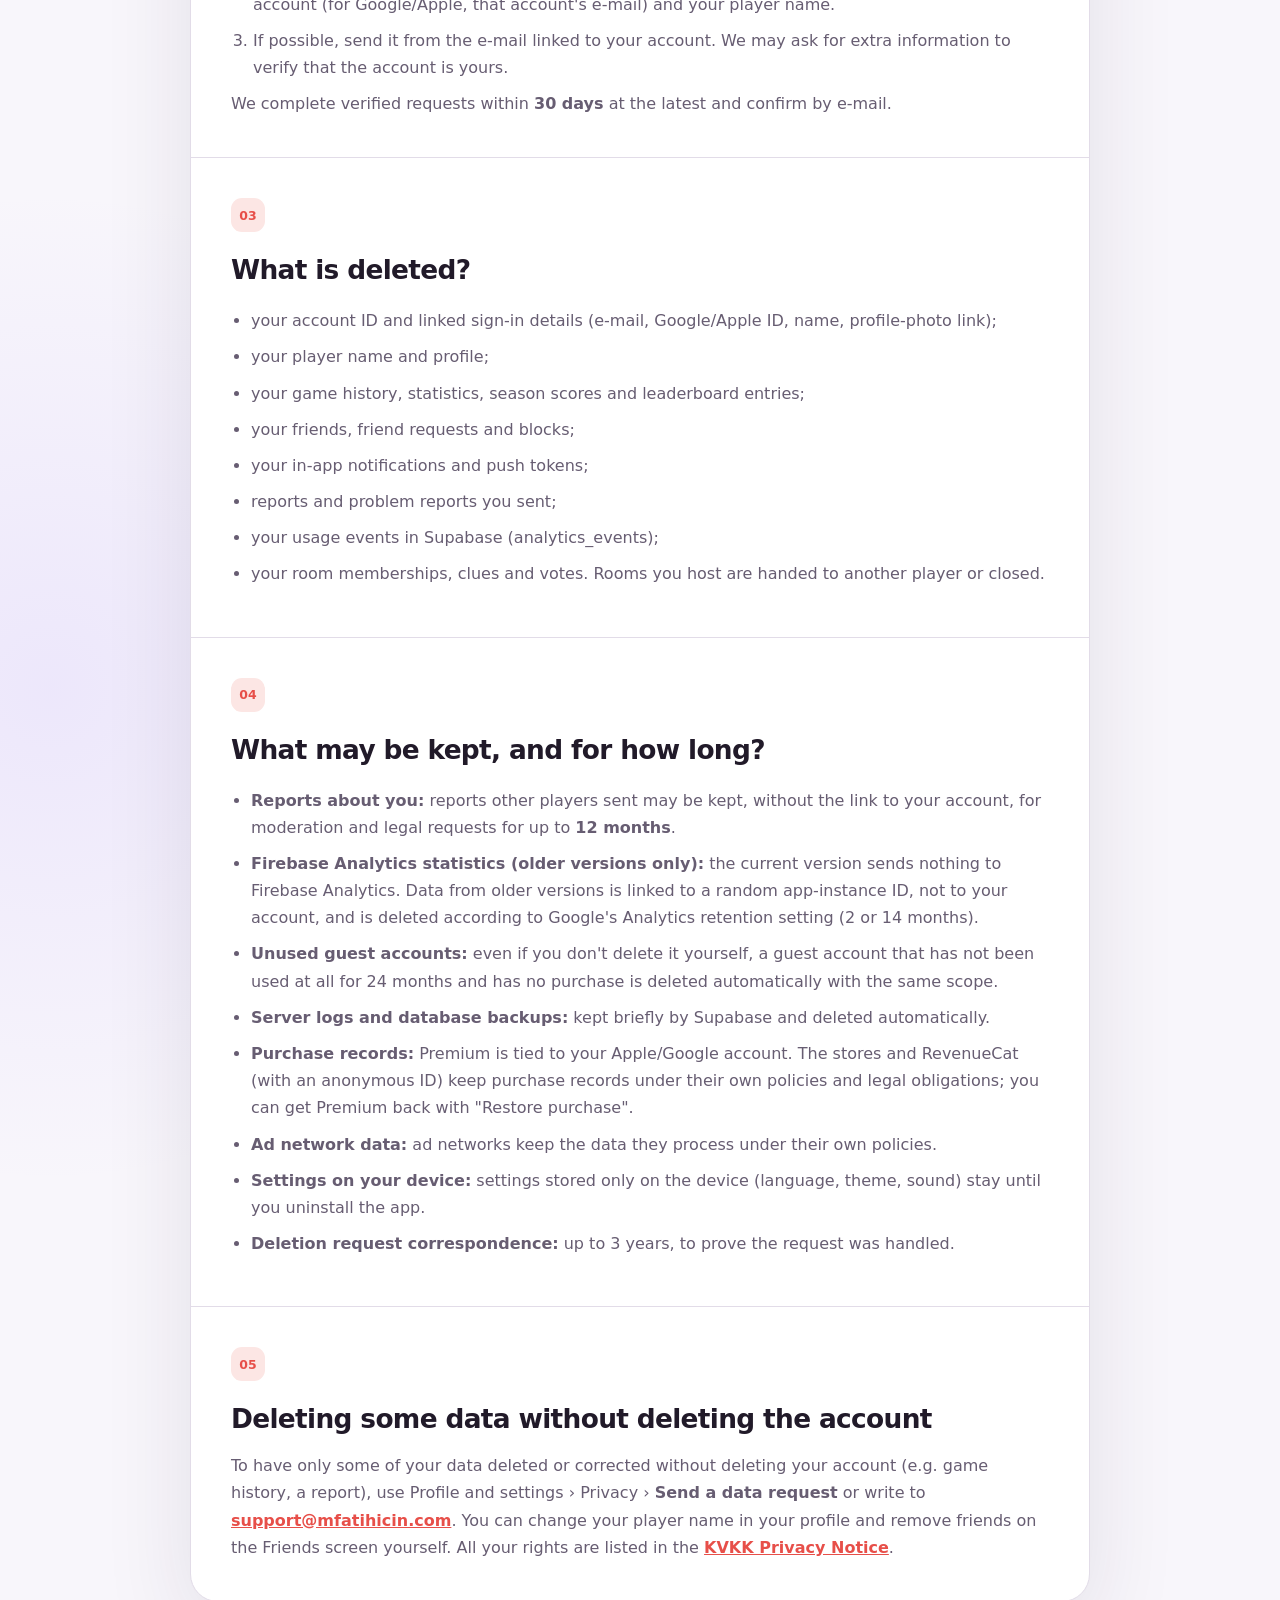
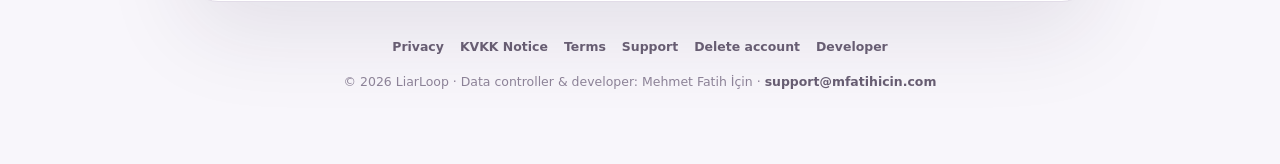
==== commit 41c956c1: "Yazışma adresi / KEP yer tutucusu kaldırıldı (sahibin kararı: sitede yayımlanmayacak) Co-Authored-By" ====
--- a/account-deletion.html
+++ b/account-deletion.html
@@ -75,7 +75,7 @@
               <li>Hesabını bulabilmemiz için şunlardan elindekileri yaz: <strong>kullanıcı kimliğin</strong> (uygulamada Profil ve ayarlar › Gizlilik › Veri talebi gönder satırı bunu e-postaya otomatik ekler), hesabına bağlı e-posta adresi (Google/Apple ile bağladıysan o hesabın e-postası) ve oyuncu adın.</li>
               <li>Mümkünse e-postayı hesabına bağlı adresten gönder. Hesap sahipliğini doğrulamak için ek bilgi isteyebiliriz.</li>
             </ol>
-            <p>Doğrulanan talepleri en geç <strong>30 gün</strong> içinde tamamlar ve sana e-postayla bildiririz. Yazılı başvuru veya KEP için: [YAZIŞMA ADRESİ / KEP — eklenecek]</p>
+            <p>Doğrulanan talepleri en geç <strong>30 gün</strong> içinde tamamlar ve sana e-postayla bildiririz.</p>
           </section>
           <section class="section">
             <span class="section-number">03</span>
@@ -151,7 +151,7 @@
               <li>So we can find your account, include what you have: your <strong>user ID</strong> (the Profile and settings › Privacy › Send a data request row adds it to the e-mail automatically), the e-mail linked to your account (for Google/Apple, that account's e-mail) and your player name.</li>
               <li>If possible, send it from the e-mail linked to your account. We may ask for extra information to verify that the account is yours.</li>
             </ol>
-            <p>We complete verified requests within <strong>30 days</strong> at the latest and confirm by e-mail. For written requests or KEP: [YAZIŞMA ADRESİ / KEP — eklenecek]</p>
+            <p>We complete verified requests within <strong>30 days</strong> at the latest and confirm by e-mail.</p>
           </section>
           <section class="section">
             <span class="section-number">03</span>
